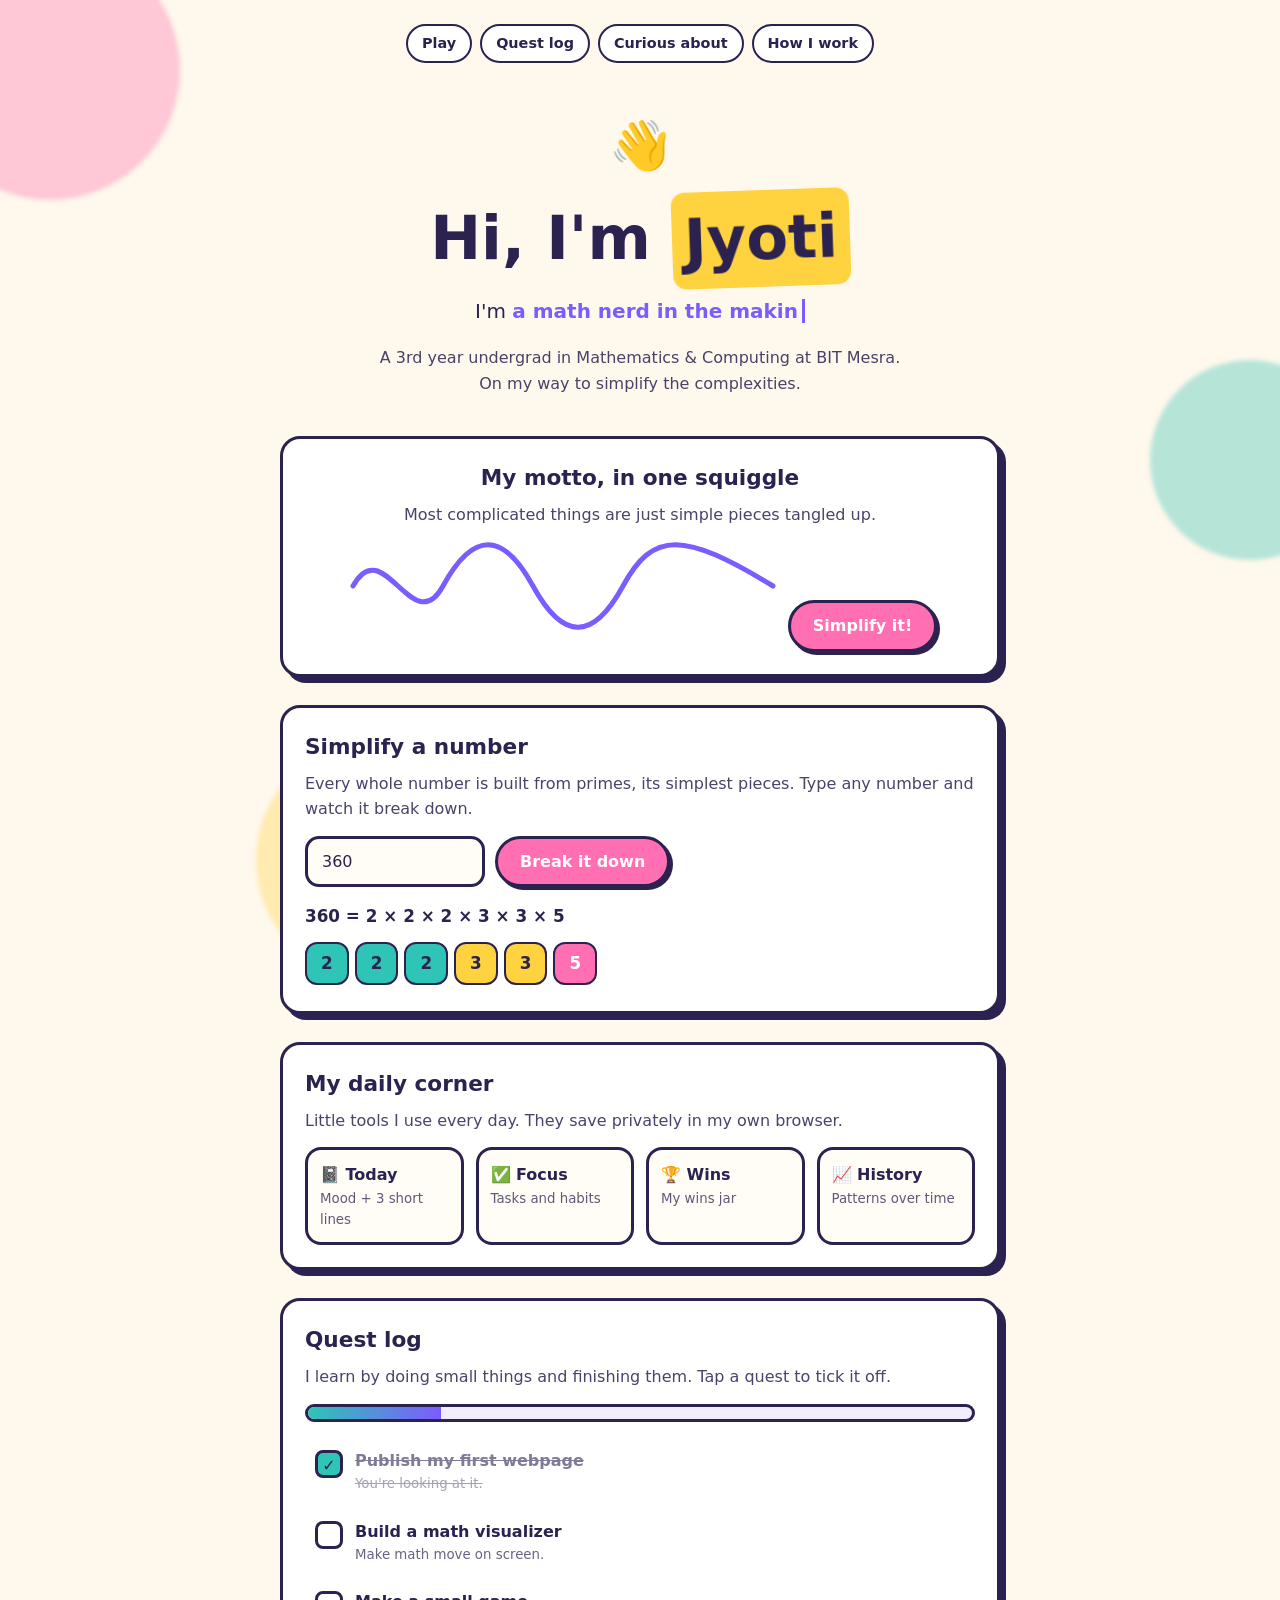
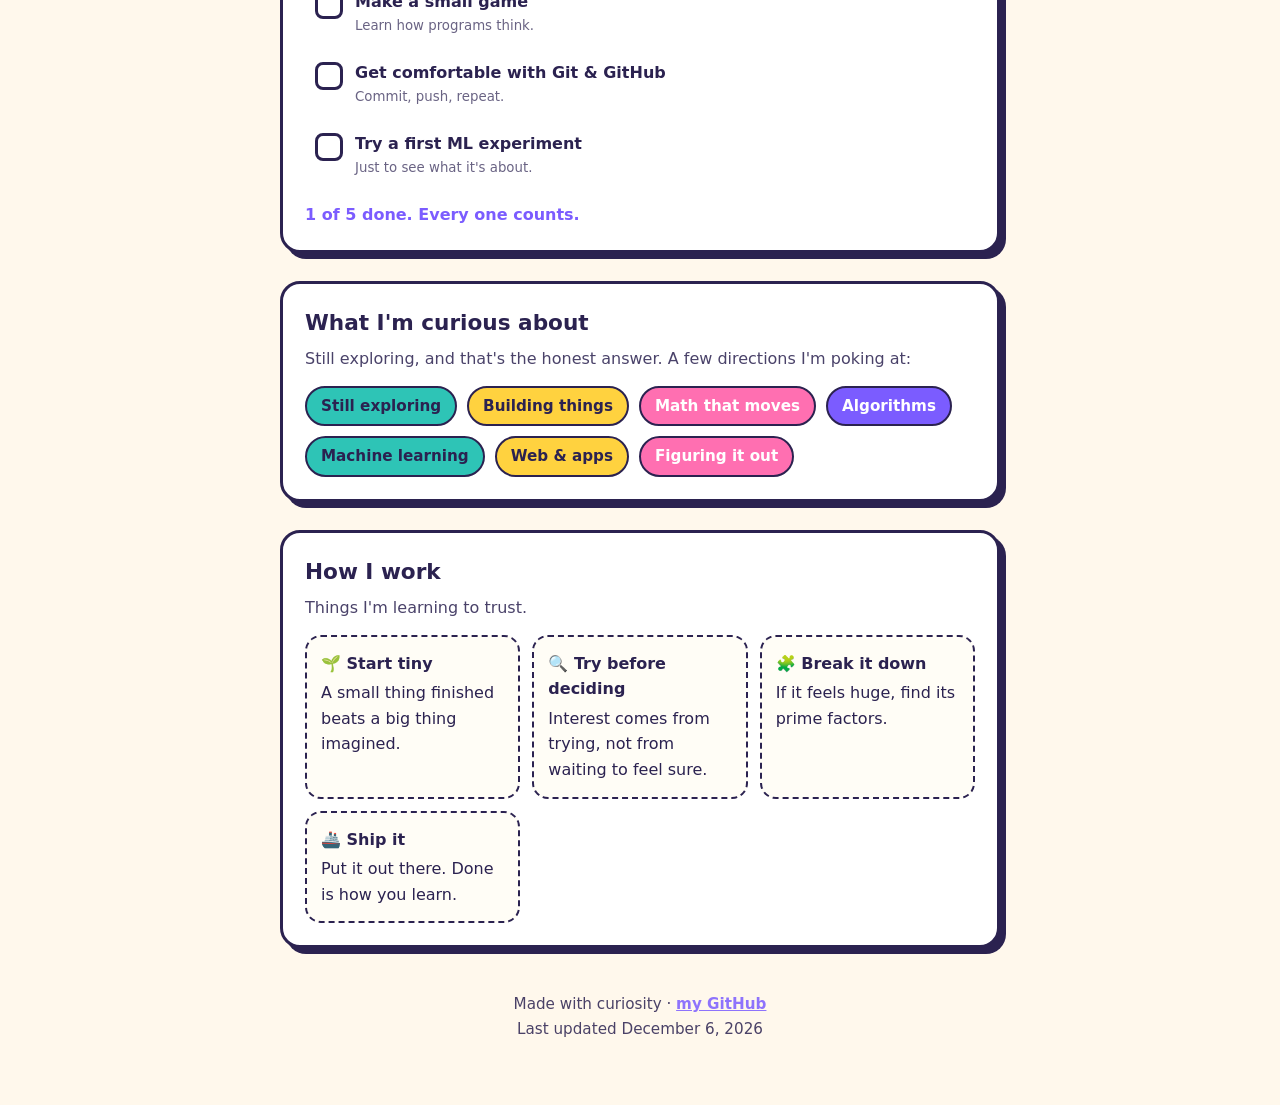
==== index.html @ a22a7c4b "Add files via upload" ====
<!doctype html>
<html lang="en">
<head>
<meta charset="utf-8">
<meta name="viewport" content="width=device-width, initial-scale=1">
<meta name="description" content="Jyoti: Mathematics & Computing student at BIT Mesra, on a mission to simplify the complexities.">
<title>Jyoti</title>
<style>
  :root {
    --bg: #fff8ec;
    --ink: #2b2250;
    --pink: #ff6fb1;
    --yellow: #ffd23f;
    --teal: #2ec4b6;
    --purple: #7b5cff;
    --card: #ffffff;
  }
  * { box-sizing: border-box; }
  html { scroll-behavior: smooth; }
  body {
    margin: 0;
    font-family: "Trebuchet MS", "Segoe UI", system-ui, sans-serif;
    background: var(--bg);
    color: var(--ink);
    line-height: 1.6;
    overflow-x: hidden;
  }

  /* floating background blobs */
  .blob { position: fixed; border-radius: 50%; filter: blur(2px); opacity: .35; z-index: -1; animation: float 14s ease-in-out infinite; }
  .b1 { width: 260px; height: 260px; background: var(--pink); top: -60px; left: -80px; }
  .b2 { width: 200px; height: 200px; background: var(--teal); top: 40%; right: -70px; animation-delay: -4s; }
  .b3 { width: 240px; height: 240px; background: var(--yellow); bottom: -80px; left: 20%; animation-delay: -8s; }
  @keyframes float { 0%,100% { transform: translate(0,0) } 50% { transform: translate(24px,-30px) } }

  .wrap { max-width: 760px; margin: 0 auto; padding: 24px 20px 64px; }

  nav { display: flex; justify-content: center; flex-wrap: wrap; gap: 8px; margin-bottom: 8px; }
  nav a {
    color: var(--ink); text-decoration: none; font-weight: bold; font-size: .9rem;
    padding: 6px 14px; border: 2px solid var(--ink); border-radius: 999px; background: #fff;
    transition: transform .15s, background .15s;
  }
  nav a:hover { background: var(--yellow); transform: translateY(-2px) rotate(-2deg); }

  .hero { text-align: center; padding: 36px 0 12px; }
  .wave { display: inline-block; font-size: 3rem; animation: wave 2.2s ease-in-out infinite; transform-origin: 70% 70%; }
  @keyframes wave {
    0%,60%,100% { transform: rotate(0) } 10%,30% { transform: rotate(16deg) }
    20%,40% { transform: rotate(-10deg) } 50% { transform: rotate(8deg) }
  }
  h1 { font-size: clamp(2.4rem, 8vw, 3.8rem); margin: 6px 0; }
  h1 span { background: var(--yellow); padding: 0 12px; border-radius: 14px; display: inline-block; transform: rotate(-2deg); }
  .sub { font-size: 1.25rem; min-height: 2em; margin: 8px 0 0; }
  .typed { color: var(--purple); font-weight: bold; border-right: 3px solid var(--purple); padding-right: 4px; }
  .tagline { max-width: 540px; margin: 10px auto 0; opacity: .85; }

  .card {
    background: var(--card);
    border: 3px solid var(--ink);
    border-radius: 20px;
    padding: 22px;
    margin-top: 28px;
    box-shadow: 6px 6px 0 var(--ink);
    opacity: 0; transform: translateY(24px);
    transition: opacity .6s ease, transform .6s ease;
  }
  .card.show { opacity: 1; transform: none; }
  .card h2 { margin: 0 0 6px; font-size: 1.35rem; }
  .card p.lead { margin: 0 0 14px; opacity: .85; }

  button {
    font: inherit; font-weight: bold; cursor: pointer;
    background: var(--pink); color: #fff;
    border: 3px solid var(--ink); border-radius: 999px;
    padding: 10px 22px; box-shadow: 3px 3px 0 var(--ink);
  }
  button:active { transform: translate(2px,2px); box-shadow: 1px 1px 0 var(--ink); }

  /* squiggle toy */
  .toy { text-align: center; }
  .toy svg { width: 100%; max-width: 440px; height: 90px; }
  #path { fill: none; stroke: var(--purple); stroke-width: 5; stroke-linecap: round; }
  .hint { font-size: .9rem; opacity: .75; margin: 8px 0 0; }

  /* factor tool */
  .row { display: flex; gap: 10px; flex-wrap: wrap; }
  input[type=number] {
    font: inherit; padding: 10px 14px; border: 3px solid var(--ink); border-radius: 14px;
    width: 180px; background: #fffdf6; color: var(--ink);
  }
  #out { margin-top: 16px; min-height: 52px; font-size: 1.05rem; }
  .eq { font-weight: bold; margin-bottom: 8px; }
  .prime {
    display: inline-block; margin: 4px 6px 4px 0; padding: 6px 14px; border-radius: 12px;
    border: 2px solid var(--ink); font-weight: bold; animation: pop .35s ease both;
  }
  @keyframes pop { from { transform: scale(.3) rotate(-12deg); opacity: 0 } to { transform: none; opacity: 1 } }

  /* daily corner */
  .daily { display: grid; gap: 12px; grid-template-columns: repeat(auto-fit, minmax(150px, 1fr)); }
  .daily a {
    display: block; text-decoration: none; color: var(--ink); border: 3px solid var(--ink);
    border-radius: 16px; padding: 12px; font-weight: bold; background: #fffdf6;
    transition: transform .15s, background .15s;
  }
  .daily a:hover { background: var(--yellow); transform: translateY(-3px) rotate(-1deg); }
  .daily small { display: block; font-weight: normal; opacity: .75; }

  /* quest log */
  .bar { height: 18px; border: 3px solid var(--ink); border-radius: 999px; background: #f1ecff; overflow: hidden; margin: 6px 0 14px; }
  .fill { height: 100%; width: 0; background: linear-gradient(90deg, var(--teal), var(--purple)); transition: width .5s ease; }
  .quest { list-style: none; margin: 0; padding: 0; }
  .quest li {
    display: flex; gap: 12px; align-items: flex-start; padding: 12px 10px; cursor: pointer;
    border-radius: 14px; transition: background .2s;
  }
  .quest li:hover { background: #fff3cf; }
  .box {
    flex: none; width: 28px; height: 28px; border: 3px solid var(--ink); border-radius: 8px;
    display: grid; place-items: center; font-weight: bold; background: #fff; margin-top: 2px;
  }
  .quest li.done .box { background: var(--teal); }
  .quest li.done .box::after { content: "✓"; }
  .quest li.done .t { text-decoration: line-through; opacity: .6; }
  .t small { display: block; opacity: .7; }
  #msg { margin: 12px 0 0; font-weight: bold; color: var(--purple); min-height: 1.5em; }

  /* chips + idea cards */
  .chips { display: flex; flex-wrap: wrap; gap: 10px; }
  .chip { padding: 6px 14px; border-radius: 999px; border: 2px solid var(--ink); font-weight: bold; font-size: .95rem; transition: transform .15s; }
  .chip:hover { transform: rotate(-4deg) scale(1.06); }
  .chip:nth-child(4n+1) { background: var(--teal); }
  .chip:nth-child(4n+2) { background: var(--yellow); }
  .chip:nth-child(4n+3) { background: var(--pink); color: #fff; }
  .chip:nth-child(4n+4) { background: var(--purple); color: #fff; }

  .principles { display: grid; gap: 12px; grid-template-columns: repeat(auto-fit, minmax(200px, 1fr)); }
  .pr { border: 2px dashed var(--ink); border-radius: 16px; padding: 14px; background: #fffdf6; }
  .pr b { display: block; margin-bottom: 4px; }

  .spark { position: fixed; pointer-events: none; font-size: 1.4rem; animation: rise 1.1s ease-out forwards; z-index: 10; }
  @keyframes rise { from { opacity: 1; transform: translateY(0) scale(.6) } to { opacity: 0; transform: translateY(-110px) scale(1.4) rotate(25deg) } }

  footer { text-align: center; margin-top: 44px; font-size: .95rem; opacity: .85; }
  footer a { color: var(--purple); font-weight: bold; }

  @media (prefers-reduced-motion: reduce) {
    * { animation: none !important; transition: none !important; }
    .card { opacity: 1; transform: none; }
  }
</style>
</head>
<body>
<div class="blob b1"></div><div class="blob b2"></div><div class="blob b3"></div>

<div class="wrap">

  <nav>
    <a href="#play">Play</a>
    <a href="#quests">Quest log</a>
    <a href="#curious">Curious about</a>
    <a href="#how">How I work</a>
  </nav>

  <header class="hero">
    <div class="wave">👋</div>
    <h1>Hi, I'm <span>Jyoti</span></h1>
    <p class="sub">I'm <span class="typed" id="typed"></span></p>
    <p class="tagline">
      A 3rd year undergrad in Mathematics &amp; Computing at BIT Mesra.
      On my way to simplify the complexities.
    </p>
  </header>

  <section class="card toy" id="play">
    <h2>My motto, in one squiggle</h2>
    <p class="lead">Most complicated things are just simple pieces tangled up.</p>
    <svg viewBox="0 0 440 90" aria-label="A squiggly line that straightens out">
      <path id="path" d="M10 45 C 40 -10, 70 100, 100 45 S 160 -10, 190 45 S 250 100, 280 45 S 340 -10, 430 45"/>
    </svg>
    <button id="toggle" type="button">Simplify it!</button>
  </section>

  <section class="card">
    <h2>Simplify a number</h2>
    <p class="lead">Every whole number is built from primes, its simplest pieces. Type any number and watch it break down.</p>
    <div class="row">
      <input type="number" id="num" min="2" max="999999999999" value="360" aria-label="Number to factor">
      <button id="go" type="button">Break it down</button>
    </div>
    <div id="out" aria-live="polite"></div>
  </section>

  <section class="card" id="daily">
    <h2>My daily corner</h2>
    <p class="lead">Little tools I use every day. They save privately in my own browser.</p>
    <div class="daily">
      <a href="today.html">📓 Today<small>Mood + 3 short lines</small></a>
      <a href="tasks.html">✅ Focus<small>Tasks and habits</small></a>
      <a href="wins.html">🏆 Wins<small>My wins jar</small></a>
      <a href="history.html">📈 History<small>Patterns over time</small></a>
    </div>
  </section>

  <section class="card" id="quests">
    <h2>Quest log</h2>
    <p class="lead">I learn by doing small things and finishing them. Tap a quest to tick it off.</p>
    <div class="bar"><div class="fill" id="fill"></div></div>
    <ul class="quest" id="quest">
      <li data-k="page"><span class="box"></span><span class="t"><b>Publish my first webpage</b><small>You're looking at it.</small></span></li>
      <li data-k="viz"><span class="box"></span><span class="t"><b>Build a math visualizer</b><small>Make math move on screen.</small></span></li>
      <li data-k="game"><span class="box"></span><span class="t"><b>Make a small game</b><small>Learn how programs think.</small></span></li>
      <li data-k="git"><span class="box"></span><span class="t"><b>Get comfortable with Git &amp; GitHub</b><small>Commit, push, repeat.</small></span></li>
      <li data-k="ai"><span class="box"></span><span class="t"><b>Try a first ML experiment</b><small>Just to see what it's about.</small></span></li>
    </ul>
    <p id="msg"></p>
  </section>

  <section class="card" id="curious">
    <h2>What I'm curious about</h2>
    <p class="lead">Still exploring, and that's the honest answer. A few directions I'm poking at:</p>
    <div class="chips">
      <span class="chip">Still exploring</span>
      <span class="chip">Building things</span>
      <span class="chip">Math that moves</span>
      <span class="chip">Algorithms</span>
      <span class="chip">Machine learning</span>
      <span class="chip">Web &amp; apps</span>
      <span class="chip">Figuring it out</span>
    </div>
  </section>

  <section class="card" id="how">
    <h2>How I work</h2>
    <p class="lead">Things I'm learning to trust.</p>
    <div class="principles">
      <div class="pr"><b>🌱 Start tiny</b>A small thing finished beats a big thing imagined.</div>
      <div class="pr"><b>🔍 Try before deciding</b>Interest comes from trying, not from waiting to feel sure.</div>
      <div class="pr"><b>🧩 Break it down</b>If it feels huge, find its prime factors.</div>
      <div class="pr"><b>🚢 Ship it</b>Put it out there. Done is how you learn.</div>
    </div>
  </section>

  <footer>
    Made with curiosity · <a href="https://github.com/jyotijha2713">my GitHub</a><br>
    <span id="stamp"></span>
  </footer>
</div>

<script>
(function () {
  // typewriter
  var phrases = ["a math nerd in the making", "learning to build things", "turning confusion into clarity", "still exploring, and loving it"];
  var el = document.getElementById("typed"), p = 0, c = 0, del = false;
  function tick() {
    var s = phrases[p];
    el.textContent = s.slice(0, c);
    if (!del && c < s.length) { c++; setTimeout(tick, 70); }
    else if (!del) { del = true; setTimeout(tick, 1400); }
    else if (c > 0) { c--; setTimeout(tick, 35); }
    else { del = false; p = (p + 1) % phrases.length; setTimeout(tick, 300); }
  }
  tick();

  // sparkles
  function spark(x, y, n) {
    var set = ["✨","⭐","🎉","💜","🌟"];
    for (var i = 0; i < (n || 6); i++) {
      var s = document.createElement("span");
      s.className = "spark";
      s.textContent = set[Math.floor(Math.random() * set.length)];
      s.style.left = (x + (Math.random() * 80 - 40)) + "px";
      s.style.top = (y + (Math.random() * 30 - 15)) + "px";
      document.body.appendChild(s);
      setTimeout(function (e) { return function () { e.remove(); }; }(s), 1200);
    }
  }

  // squiggle
  var messy = "M10 45 C 40 -10, 70 100, 100 45 S 160 -10, 190 45 S 250 100, 280 45 S 340 -10, 430 45";
  var simple = "M10 45 C 40 45, 70 45, 100 45 S 160 45, 190 45 S 250 45, 280 45 S 340 45, 430 45";
  var path = document.getElementById("path"), btn = document.getElementById("toggle"), straight = false;
  var anim = null;
  function parse(d) { return d.match(/-?\d+/g).map(Number); }
  var A = parse(messy), B = parse(simple);
  function morph(from, to) {
    var t0 = null;
    function step(t) {
      if (t0 === null) t0 = t;
      var k = Math.min((t - t0) / 900, 1), e = k < .5 ? 2 * k * k : 1 - Math.pow(-2 * k + 2, 2) / 2;
      var v = from.map(function (a, i) { return a + (to[i] - a) * e; });
      path.setAttribute("d",
        "M" + v[0] + " " + v[1] +
        " C " + v[2] + " " + v[3] + ", " + v[4] + " " + v[5] + ", " + v[6] + " " + v[7] +
        " S " + v[8] + " " + v[9] + ", " + v[10] + " " + v[11] +
        " S " + v[12] + " " + v[13] + ", " + v[14] + " " + v[15] +
        " S " + v[16] + " " + v[17] + ", " + v[18] + " " + v[19]);
      if (k < 1) anim = requestAnimationFrame(step);
    }
    cancelAnimationFrame(anim); anim = requestAnimationFrame(step);
  }
  btn.addEventListener("click", function (ev) {
    straight = !straight;
    morph(straight ? A : B, straight ? B : A);
    btn.textContent = straight ? "Make it messy again" : "Simplify it!";
    if (straight) spark(ev.clientX, ev.clientY, 5);
  });

  // prime factors
  var colors = ["#2ec4b6", "#ffd23f", "#ff6fb1", "#7b5cff"], num = document.getElementById("num"), out = document.getElementById("out");
  function factor(n) {
    var f = [];
    for (var d = 2; d * d <= n; d++) { while (n % d === 0) { f.push(d); n = n / d; } }
    if (n > 1) f.push(n);
    return f;
  }
  function run(ev) {
    var n = Math.floor(Number(num.value));
    if (!n || n < 2) { out.textContent = "Pick a whole number that's 2 or bigger."; return; }
    if (n > 999999999999) { out.textContent = "That's too big for my little page. Try something under a trillion."; return; }
    var f = factor(n);
    if (f.length === 1) {
      out.innerHTML = '<div class="eq">' + n.toLocaleString() + ' is already as simple as it gets. It\'s prime! 🎯</div>';
    } else {
      var html = '<div class="eq">' + n.toLocaleString() + ' = ' + f.join(" × ") + '</div>';
      var seen = {}, idx = 0;
      f.forEach(function (x, i) {
        if (!(x in seen)) { seen[x] = colors[idx++ % colors.length]; }
        var fg = (seen[x] === "#7b5cff" || seen[x] === "#ff6fb1") ? "#fff" : "#2b2250";
        html += '<span class="prime" style="background:' + seen[x] + ';color:' + fg + ';animation-delay:' + (i * 0.08) + 's">' + x + '</span>';
      });
      out.innerHTML = html;
    }
    if (ev && ev.clientX !== undefined) spark(ev.clientX, ev.clientY, 4);
  }
  document.getElementById("go").addEventListener("click", run);
  num.addEventListener("keydown", function (e) { if (e.key === "Enter") run(); });
  run();

  // quest log
  var items = document.querySelectorAll("#quest li"), fill = document.getElementById("fill"), msg = document.getElementById("msg");
  var state = { page: true };
  try { var saved = JSON.parse(localStorage.getItem("jyoti-quests") || "null"); if (saved) state = saved; } catch (e) {}
  state.page = true;
  function render() {
    var done = 0;
    items.forEach(function (li) {
      var on = !!state[li.getAttribute("data-k")];
      li.classList.toggle("done", on);
      if (on) done++;
    });
    fill.style.width = (done / items.length * 100) + "%";
    msg.textContent = done === items.length ? "All quests complete. Time to dream up new ones! 🚀"
      : done + " of " + items.length + " done. Every one counts.";
    try { localStorage.setItem("jyoti-quests", JSON.stringify(state)); } catch (e) {}
  }
  items.forEach(function (li) {
    li.addEventListener("click", function (ev) {
      var k = li.getAttribute("data-k");
      if (k === "page") return;
      state[k] = !state[k];
      if (state[k]) spark(ev.clientX, ev.clientY, 7);
      render();
    });
  });
  render();

  // reveal on scroll
  var cards = document.querySelectorAll(".card");
  if ("IntersectionObserver" in window) {
    var io = new IntersectionObserver(function (es) {
      es.forEach(function (e) { if (e.isIntersecting) { e.target.classList.add("show"); io.unobserve(e.target); } });
    }, { threshold: .12 });
    cards.forEach(function (c) { io.observe(c); });
  } else { cards.forEach(function (c) { c.classList.add("show"); }); }

  document.getElementById("stamp").textContent = "Last updated " + new Date(document.lastModified).toLocaleDateString(undefined, { year: "numeric", month: "long", day: "numeric" });
})();
</script>
</body>
</html>
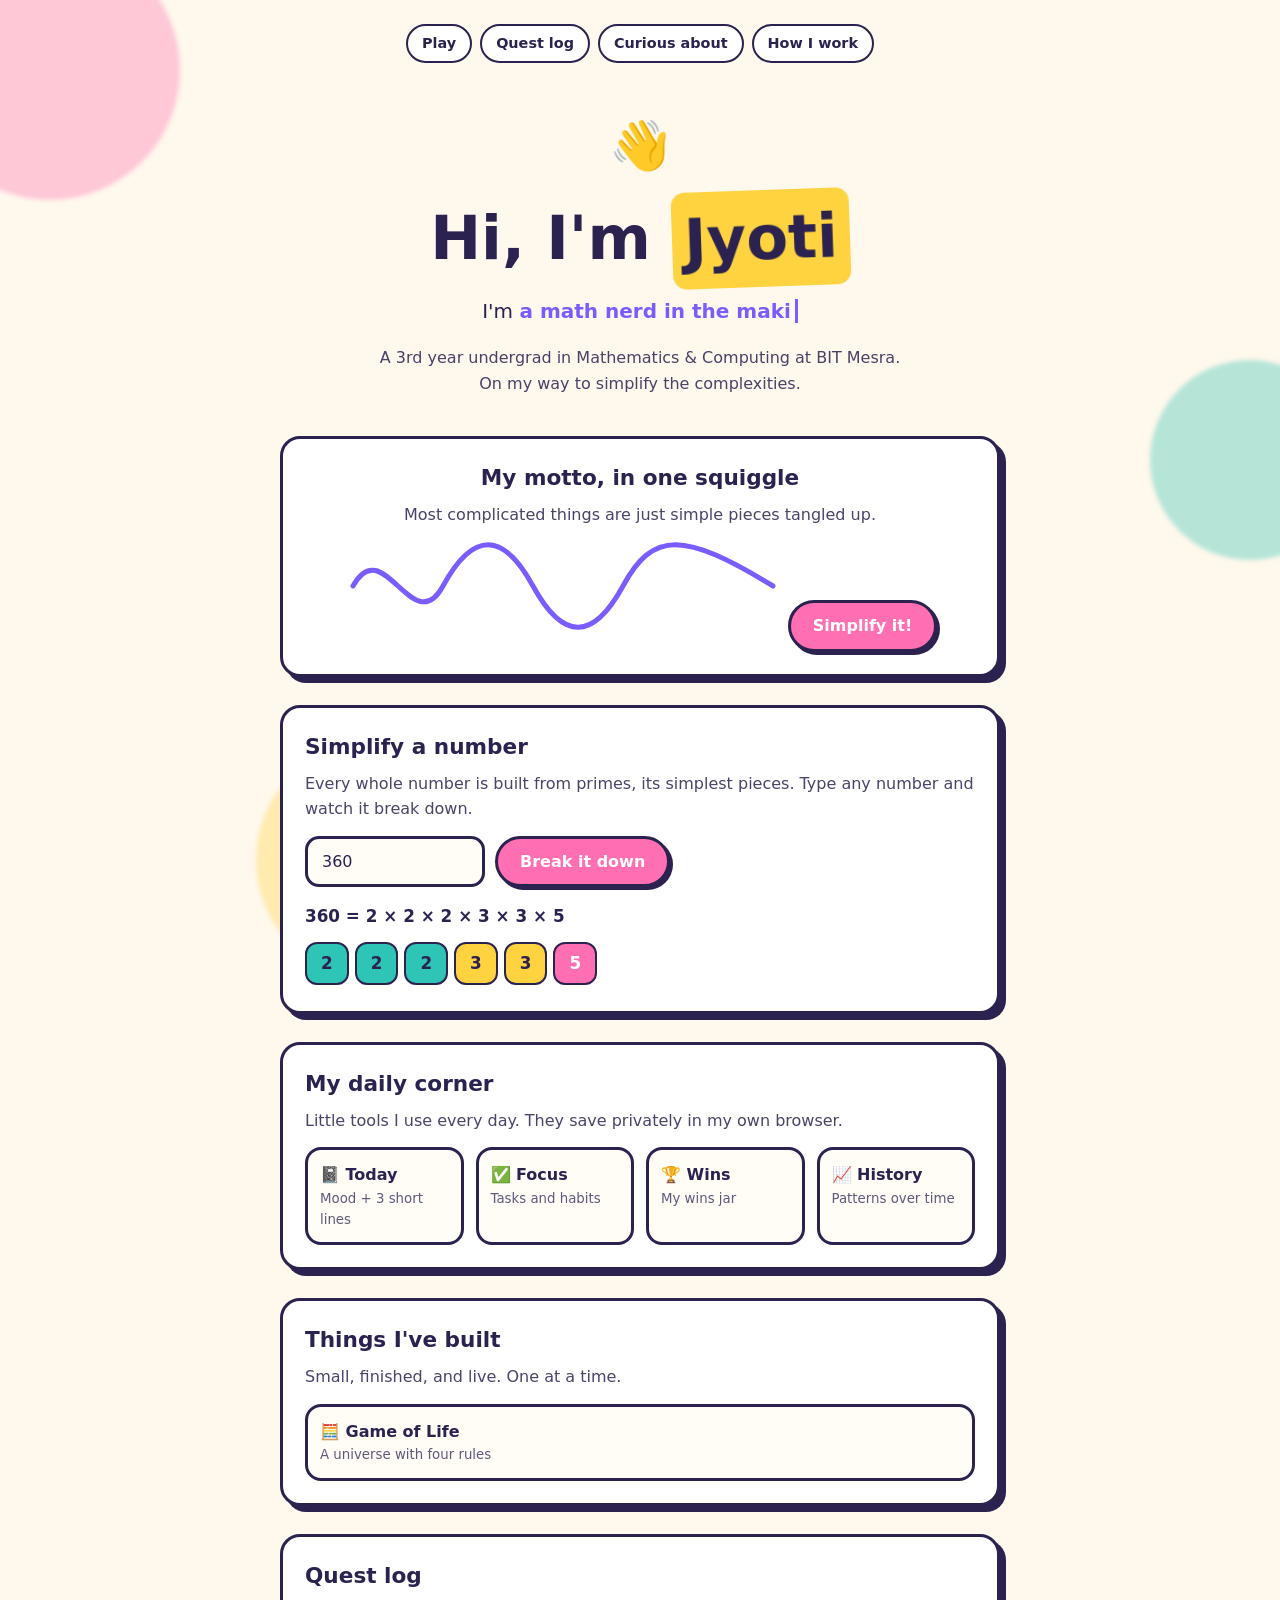
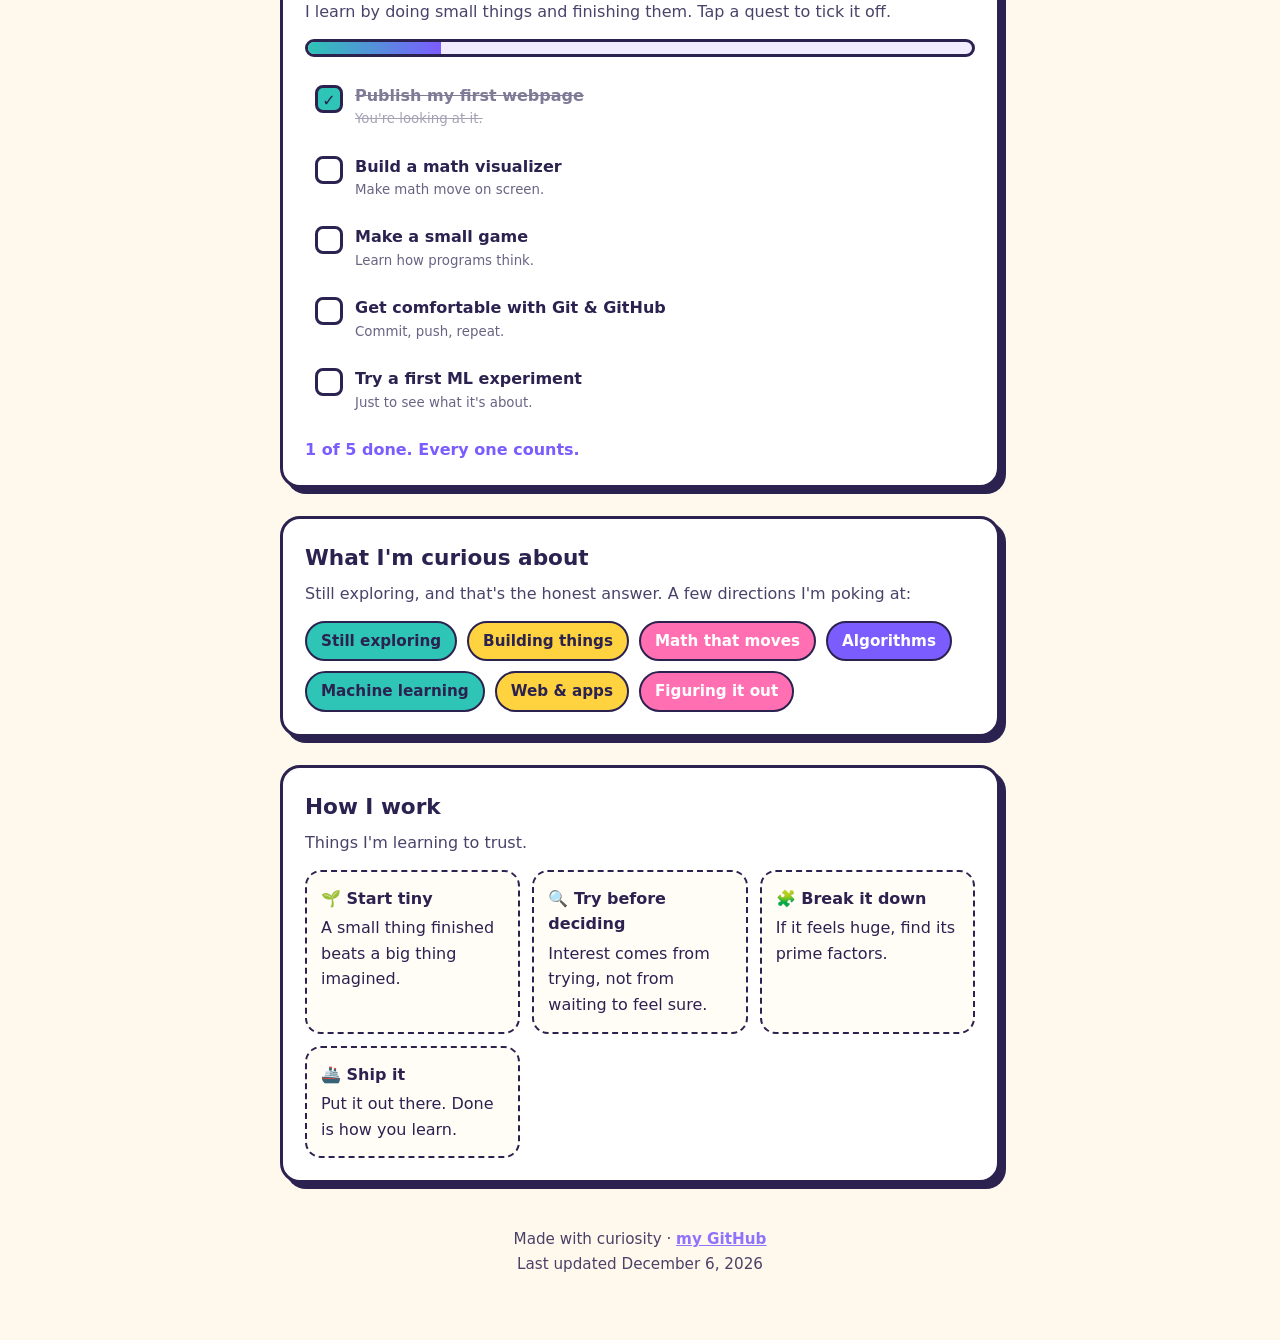
==== commit 18522487: "Add files via upload" ====
--- a/index.html
+++ b/index.html
@@ -200,6 +200,14 @@
       <a href="tasks.html">✅ Focus<small>Tasks and habits</small></a>
       <a href="wins.html">🏆 Wins<small>My wins jar</small></a>
       <a href="history.html">📈 History<small>Patterns over time</small></a>
+    </div>
+  </section>
+
+  <section class="card" id="built">
+    <h2>Things I've built</h2>
+    <p class="lead">Small, finished, and live. One at a time.</p>
+    <div class="daily">
+      <a href="visualizer.html">🧮 Game of Life<small>A universe with four rules</small></a>
     </div>
   </section>
 
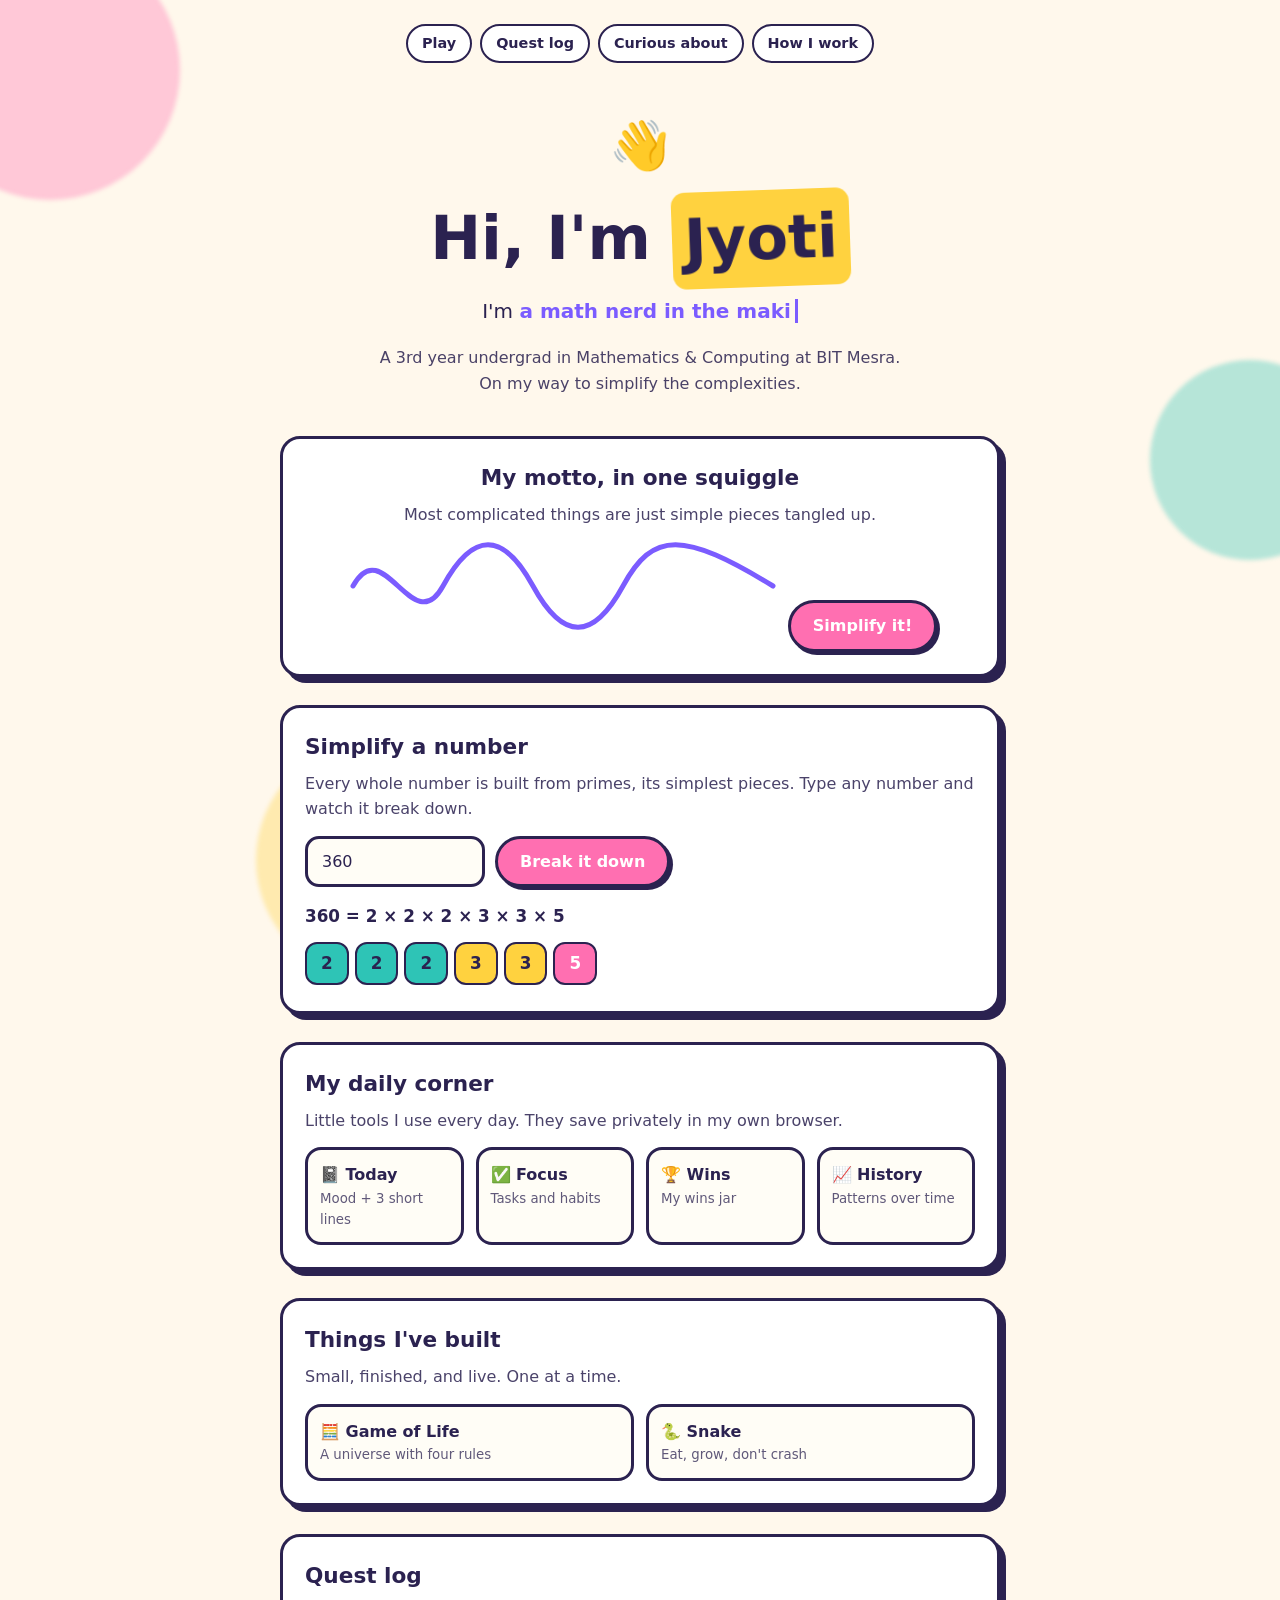
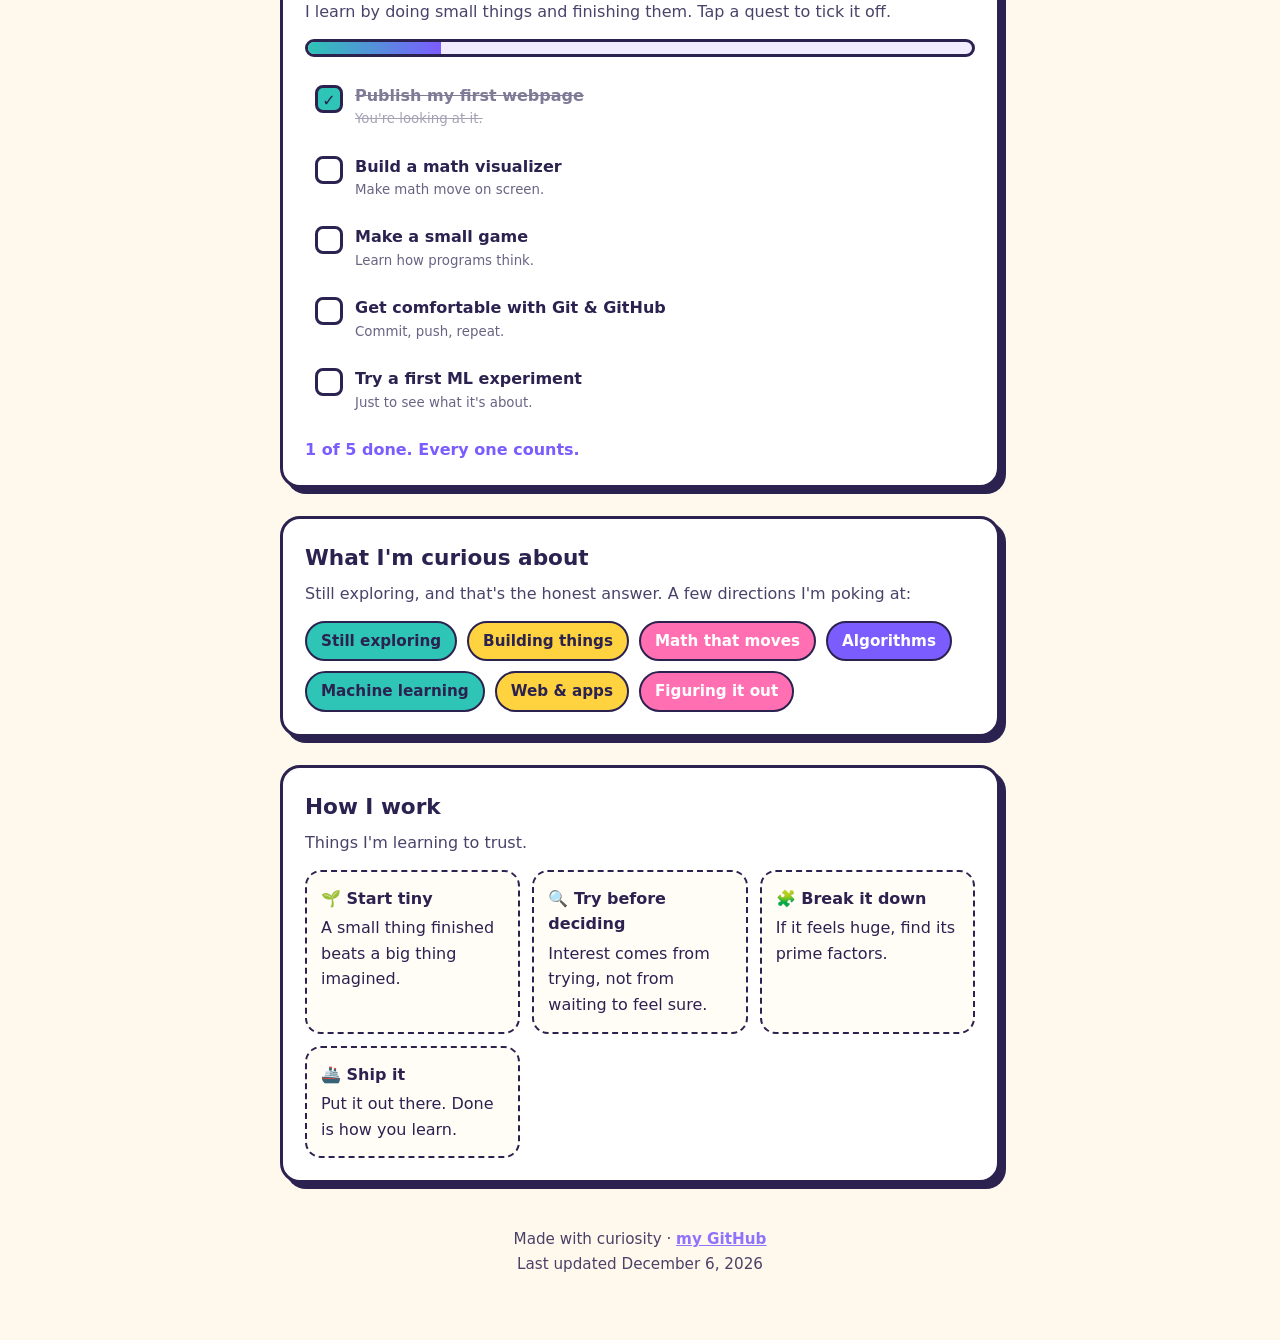
==== commit f6304d54: "Add files via upload" ====
--- a/index.html
+++ b/index.html
@@ -208,6 +208,7 @@
     <p class="lead">Small, finished, and live. One at a time.</p>
     <div class="daily">
       <a href="visualizer.html">🧮 Game of Life<small>A universe with four rules</small></a>
+      <a href="snake.html">🐍 Snake<small>Eat, grow, don't crash</small></a>
     </div>
   </section>
 
